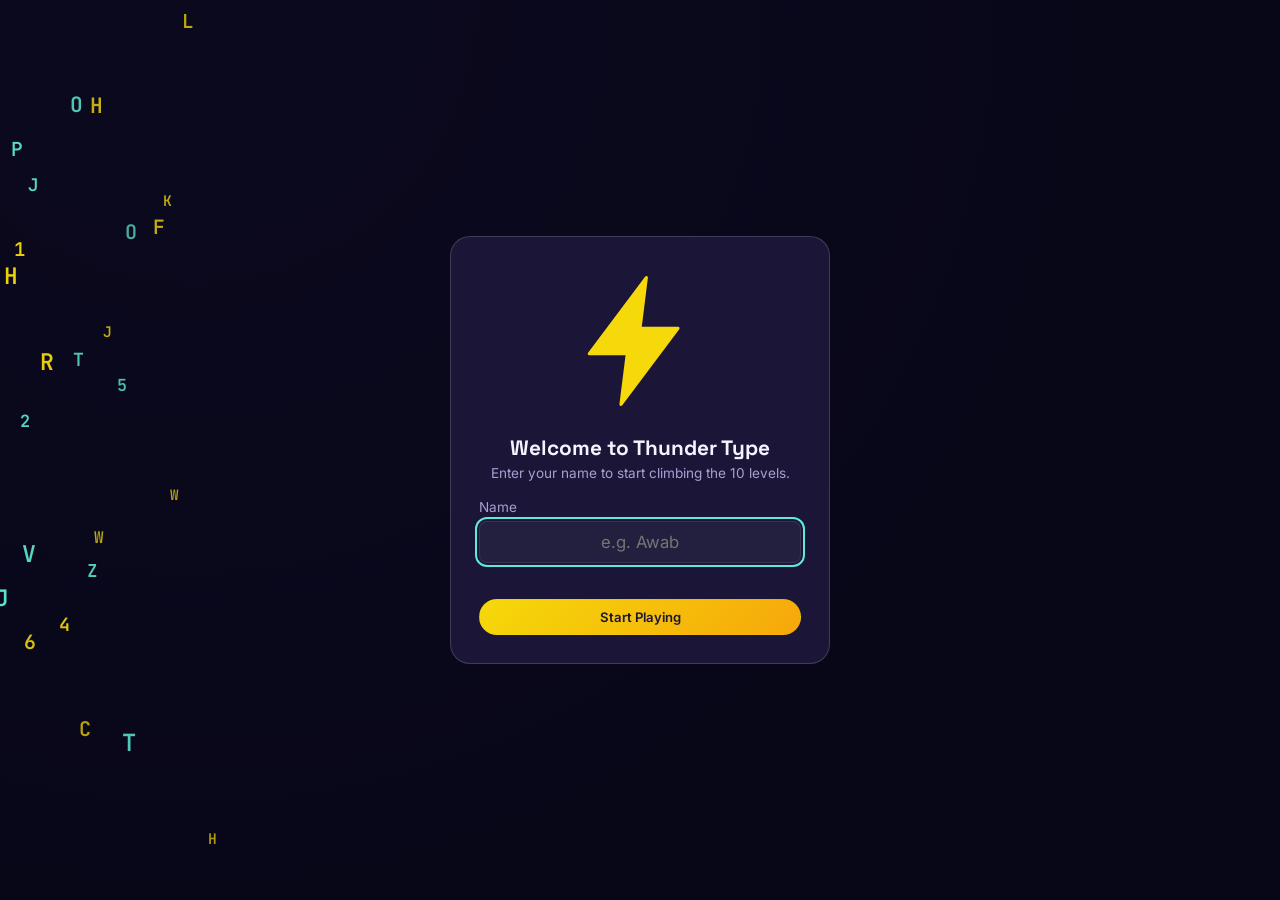
==== static/index.html @ 0afbe7d4 "Thunder Type" ====
<!doctype html>
<html lang="en" data-theme="dark">
<head>
<meta charset="utf-8" />
<meta name="viewport" content="width=device-width, initial-scale=1" />
<title>Thunder Type</title>
<link rel="preconnect" href="https://fonts.googleapis.com" />
<link rel="preconnect" href="https://fonts.gstatic.com" crossorigin />
<link
  href="https://fonts.googleapis.com/css2?family=Space+Grotesk:wght@500;700&family=Inter:wght@400;600;700&family=JetBrains+Mono:wght@400;500&display=swap"
  rel="stylesheet"
/>
<link rel="stylesheet" href="css/style.css" />
</head>
<body>
<canvas id="mainCanvas" class="ambient-canvas" aria-hidden="true"></canvas>
<div class="app" id="appRoot" hidden>

  <header class="nav">
    <div class="wordmark">
      <svg viewBox="0 0 24 24" fill="none" xmlns="http://www.w3.org/2000/svg">
        <path d="M13 2L4 14h6l-1 8 9-12h-6l1-8z" fill="var(--volt)" stroke="var(--volt)" stroke-width="0.5" stroke-linejoin="round"/>
      </svg>
      <div>
        <h1>Thunder Type</h1>
        <p id="playerGreeting">Practice, track your best scores, level up your typing.</p>
      </div>
    </div>
    <div class="nav-actions">
      <button id="btnTheme" class="icon-btn btn-ghost" type="button" title="Toggle theme" aria-label="Toggle theme">◐</button>
      <button id="btnProfile" class="btn-ghost" type="button">Profile</button>
      <button id="btnReset" class="btn-ghost" type="button">Reset</button>
      <button id="btnNextLevel" class="btn-primary" type="button" disabled>Next Level</button>
    </div>
  </header>

  <div class="level-track" id="levelTrack" aria-label="Level progress"></div>

  <main>
    <section class="card prompt-card round-enter" id="promptCard">
      <div class="prompt-header">
        <p class="card-label">Prompt</p>
        <span class="level-pill" id="levelPill">Level 1 of 10</span>
      </div>
      <p class="prompt-text" id="promptText" aria-live="off"></p>
    </section>

    <section class="card type-card">
      <p class="card-label">Your typing</p>
      <textarea
        id="typeInput"
        rows="4"
        spellcheck="false"
        autocomplete="off"
        autocapitalize="off"
        autocorrect="off"
        placeholder="Start typing the prompt above..."
      ></textarea>
    </section>

    <section class="card voltage-meter">
      <p class="card-label">Progress to finish</p>
      <div class="voltage-track">
        <div class="voltage-fill" id="voltageFill"></div>
      </div>
    </section>

    <section class="stats-row">
      <div class="card stat-card">
        <p class="card-label">Speed (WPM)</p>
        <p class="stat-value" id="statWpm">0.0</p>
      </div>
      <div class="card stat-card">
        <p class="card-label">Accuracy</p>
        <p class="stat-value" id="statAccuracy">0.0%</p>
      </div>
      <div class="card stat-card">
        <p class="card-label">Time (s)</p>
        <p class="stat-value" id="statTime">0.0</p>
      </div>
    </section>

    <section class="card combo-card">
      <p class="card-label">Session status</p>
      <span class="combo-line" id="comboLine">Combo: 0 | Best: 0</span>
      <p class="combo-tip">Tip: 5 characters = 1 word for WPM. Keep a long streak of correct characters for a high combo.</p>
    </section>

    <p class="status-line" id="statusLine">Start typing to begin. Your stats and combo will update above.</p>
  </main>
</div>

<div class="modal-overlay open" id="signinOverlay">
  <canvas id="signinCanvas" class="signin-canvas" aria-hidden="true"></canvas>
  <div class="modal signin-card">
    <svg class="signin-bolt" viewBox="0 0 24 24" fill="none" xmlns="http://www.w3.org/2000/svg">
      <path d="M13 2L4 14h6l-1 8 9-12h-6l1-8z" fill="var(--volt)" stroke="var(--volt)" stroke-width="0.5" stroke-linejoin="round"/>
    </svg>
    <h2>Welcome to Thunder Type</h2>
    <p class="sub">Enter your name to start climbing the 10 levels.</p>

    <form id="signinForm" novalidate>
      <div class="field">
        <label for="signinName">Name</label>
        <input type="text" id="signinName" maxlength="40" placeholder="e.g. Awab" autocomplete="off" list="knownUsers" />
        <datalist id="knownUsers"></datalist>
      </div>
      <p class="signin-error" id="signinError" hidden>Please enter your name to continue.</p>
      <button class="btn-primary modal-close" type="submit">Start Playing</button>
    </form>
  </div>
</div>

<div class="modal-overlay" id="profileOverlay">
  <div class="modal">
    <h2>Player profile</h2>
    <p class="sub">Your Thunder Type stats, saved between sessions.</p>

    <div class="field">
      <label>Signed in as</label>
      <span class="profile-name" id="profileName">Player</span>
    </div>

    <div class="profile-stats">
      <p class="lead" id="profileBestWpm">Best speed: 0.0 WPM</p>
      <p id="profileBestAccuracy">Best accuracy: 0.0%</p>
      <p id="profileMaxCombo">Best combo: 0</p>
      <p id="profileRounds">Rounds finished: 0</p>
    </div>

    <button class="btn-primary modal-close" id="btnCloseProfile" type="button">Close</button>
    <button class="btn-ghost modal-close" id="btnSwitchUser" type="button">Switch User</button>
  </div>
</div>

<div class="modal-overlay" id="levelCompleteOverlay">
  <div class="modal complete-card">
    <svg class="signin-bolt" viewBox="0 0 24 24" fill="none" xmlns="http://www.w3.org/2000/svg">
      <path d="M13 2L4 14h6l-1 8 9-12h-6l1-8z" fill="var(--volt)" stroke="var(--volt)" stroke-width="0.5" stroke-linejoin="round"/>
    </svg>
    <h2 id="completeTitle">Level 1 complete!</h2>
    <p class="sub" id="completeSubtitle">Here's how that run went.</p>

    <div class="complete-stats">
      <div class="complete-stat">
        <p class="card-label">Speed</p>
        <p class="stat-value" id="completeWpm">0.0 WPM</p>
      </div>
      <div class="complete-stat">
        <p class="card-label">Accuracy</p>
        <p class="stat-value" id="completeAccuracy">0.0%</p>
      </div>
      <div class="complete-stat">
        <p class="card-label">Time</p>
        <p class="stat-value" id="completeTime">0.0s</p>
      </div>
      <div class="complete-stat">
        <p class="card-label">Best combo</p>
        <p class="stat-value" id="completeCombo">0</p>
      </div>
    </div>

    <p class="complete-note" id="completeNote"></p>

    <div class="complete-actions">
      <button class="btn-ghost modal-close" id="btnCompleteReset" type="button">Reset This Level</button>
      <button class="btn-primary modal-close" id="btnCompleteNext" type="button">Next Level</button>
    </div>
  </div>
</div>

<script type="module" src="js/main.js"></script>
</body>
</html>
---- static/css/style.css ----
/* ============================================================
   Thunder Type — design tokens
   Concept: a night-storm control console. Two accents do the
   work instead of one: volt-yellow (speed/energy) and
   storm-cyan (accuracy/calm). Signature element: the progress
   meter is clipped into a jagged "voltage" stripe instead of a
   generic rounded bar.
   ============================================================ */

:root {
  --bg-top: #171233;
  --bg-bottom: #0b0a1f;
  --surface: rgba(33, 28, 66, 0.55);
  --surface-solid: #1b1638;
  --surface-alt: rgba(255, 255, 255, 0.04);
  --border: rgba(255, 255, 255, 0.09);
  --border-strong: rgba(255, 255, 255, 0.16);

  --text: #f5f3ff;
  --text-muted: #a79fd1;
  --text-dim: #756e9c;

  --volt: #f5d90a;
  --volt-soft: rgba(245, 217, 10, 0.16);
  --storm: #5eead4;
  --storm-soft: rgba(94, 234, 212, 0.16);

  --success: #4ade80;
  --success-soft: rgba(74, 222, 128, 0.18);
  --warning: #fbbf24;
  --warning-soft: rgba(251, 191, 36, 0.18);
  --danger: #fb7185;
  --danger-soft: rgba(251, 113, 133, 0.18);

  --font-display: "Space Grotesk", "Segoe UI", system-ui, sans-serif;
  --font-body: "Inter", "Segoe UI", system-ui, sans-serif;
  --font-mono: "JetBrains Mono", "SFMono-Regular", Consolas, monospace;

  --radius-sm: 8px;
  --radius-md: 14px;
  --radius-lg: 20px;

  --space-xs: 6px;
  --space-sm: 12px;
  --space-md: 18px;
  --space-lg: 28px;
  --space-xl: 40px;
}

[data-theme="light"] {
  --bg-top: #eef0ff;
  --bg-bottom: #f9f8ff;
  --surface: rgba(255, 255, 255, 0.75);
  --surface-solid: #ffffff;
  --surface-alt: rgba(23, 18, 51, 0.03);
  --border: rgba(23, 18, 51, 0.1);
  --border-strong: rgba(23, 18, 51, 0.18);

  --text: #171233;
  --text-muted: #56507c;
  --text-dim: #8983ab;

  --volt-soft: rgba(217, 165, 0, 0.14);
  --storm-soft: rgba(13, 148, 136, 0.14);
}

* {
  box-sizing: border-box;
}

html,
body {
  min-height: 100%;
}

html {
  background: var(--bg-bottom);
}

body {
  position: relative;
  margin: 0;
  font-family: var(--font-body);
  color: var(--text);
  background: radial-gradient(circle at 15% 0%, var(--bg-top), var(--bg-bottom) 65%);
  min-height: 100vh;
  transition: background 0.3s ease, color 0.3s ease;
}

@media (prefers-reduced-motion: reduce) {
  *,
  *::before,
  *::after {
    animation-duration: 0.001ms !important;
    animation-iteration-count: 1 !important;
    transition-duration: 0.001ms !important;
  }
}

.app {
  position: relative;
  z-index: 1;
  max-width: 900px;
  margin: 0 auto;
  padding: var(--space-lg) var(--space-md) var(--space-xl);
}

.ambient-canvas {
  position: absolute;
  top: 0;
  left: 0;
  width: 100%;
  height: 100%;
  z-index: 0;
  pointer-events: none;
}

/* ---- Nav ---- */
.nav {
  display: flex;
  align-items: center;
  justify-content: space-between;
  gap: var(--space-md);
  margin-bottom: var(--space-lg);
  flex-wrap: wrap;
}

.wordmark {
  display: flex;
  align-items: center;
  gap: var(--space-sm);
}

.wordmark svg {
  width: 30px;
  height: 30px;
  flex-shrink: 0;
}

.wordmark h1 {
  font-family: var(--font-display);
  font-size: 1.5rem;
  font-weight: 700;
  letter-spacing: -0.01em;
  margin: 0;
  line-height: 1;
}

.wordmark p {
  margin: 2px 0 0;
  font-size: 0.8rem;
  color: var(--text-muted);
}

.nav-actions {
  display: flex;
  gap: var(--space-xs);
  flex-wrap: wrap;
}

button {
  font-family: var(--font-body);
  cursor: pointer;
  border: 1px solid var(--border);
  background: var(--surface-alt);
  color: var(--text);
  border-radius: 999px;
  padding: 9px 16px;
  font-size: 0.82rem;
  font-weight: 600;
  transition: transform 0.15s ease, background 0.15s ease, border-color 0.15s ease;
}

button:hover {
  transform: translateY(-1px);
  border-color: var(--border-strong);
}

button:active {
  transform: translateY(0);
}

button:focus-visible,
textarea:focus-visible,
input:focus-visible {
  outline: 2px solid var(--storm);
  outline-offset: 2px;
}

.btn-primary {
  background: linear-gradient(135deg, var(--volt), #f7a70a);
  color: #1b1638;
  border-color: transparent;
}

.btn-primary:hover {
  filter: brightness(1.05);
}

.btn-ghost {
  background: transparent;
}

.icon-btn {
  width: 38px;
  height: 38px;
  padding: 0;
  display: inline-flex;
  align-items: center;
  justify-content: center;
  border-radius: 50%;
  font-size: 1rem;
}

/* ---- Cards ---- */
.card {
  background: var(--surface);
  border: 1px solid var(--border);
  border-radius: var(--radius-lg);
  backdrop-filter: blur(14px);
  -webkit-backdrop-filter: blur(14px);
}

.card-label {
  font-size: 0.72rem;
  font-weight: 700;
  text-transform: uppercase;
  letter-spacing: 0.08em;
  color: var(--text-muted);
  margin: 0 0 var(--space-xs);
}

.prompt-card,
.type-card {
  padding: var(--space-md);
  margin-bottom: var(--space-md);
}

.prompt-text {
  font-family: var(--font-mono);
  font-size: 1.15rem;
  line-height: 1.7;
  letter-spacing: 0.01em;
  word-spacing: 2px;
}

.prompt-text .char {
  border-radius: 2px;
  transition: background 0.1s ease, color 0.1s ease;
}

.prompt-text .char.correct {
  color: var(--success);
  background: var(--success-soft);
}

.prompt-text .char.incorrect {
  color: var(--danger);
  background: var(--danger-soft);
  text-decoration: underline wavy var(--danger);
}

.prompt-text .char.pending {
  color: var(--text-muted);
}

#typeInput {
  width: 100%;
  min-height: 120px;
  resize: vertical;
  font-family: var(--font-mono);
  font-size: 1.1rem;
  line-height: 1.6;
  color: var(--text);
  background: var(--surface-alt);
  border: 1px solid var(--border);
  border-radius: var(--radius-md);
  padding: var(--space-sm);
}

#typeInput:disabled {
  opacity: 0.6;
}

/* ---- Signature voltage progress meter ---- */
.voltage-meter {
  padding: var(--space-md);
  margin-bottom: var(--space-md);
}

.voltage-track {
  position: relative;
  height: 30px;
  background: var(--surface-alt);
  border: 1px solid var(--border);
  clip-path: polygon(
    0% 45%, 6% 10%, 12% 65%, 18% 20%, 24% 75%, 30% 15%, 36% 70%,
    42% 25%, 48% 80%, 54% 20%, 60% 65%, 66% 15%, 72% 75%, 78% 20%,
    84% 70%, 90% 15%, 96% 60%, 100% 30%, 100% 100%, 0% 100%
  );
}

.voltage-fill {
  position: absolute;
  inset: 0;
  width: 0%;
  background: linear-gradient(90deg, var(--storm), var(--volt));
  clip-path: polygon(
    0% 45%, 6% 10%, 12% 65%, 18% 20%, 24% 75%, 30% 15%, 36% 70%,
    42% 25%, 48% 80%, 54% 20%, 60% 65%, 66% 15%, 72% 75%, 78% 20%,
    84% 70%, 90% 15%, 96% 60%, 100% 30%, 100% 100%, 0% 100%
  );
  transition: width 0.12s linear, background 0.3s ease;
}

/* ---- Stats row ---- */
.stats-row {
  display: grid;
  grid-template-columns: repeat(3, 1fr);
  gap: var(--space-sm);
  margin-bottom: var(--space-md);
}

.stat-card {
  padding: var(--space-sm) var(--space-md);
}

.stat-value {
  font-family: var(--font-display);
  font-size: 1.7rem;
  font-weight: 700;
  line-height: 1.2;
}

/* ---- Combo ---- */
.combo-card {
  padding: var(--space-sm) var(--space-md);
  margin-bottom: var(--space-md);
}

.combo-line {
  font-family: var(--font-display);
  font-weight: 700;
  font-size: 1rem;
  color: var(--volt);
  display: inline-block;
}

.combo-line.flicker {
  animation: flicker 0.35s ease;
}

@keyframes flicker {
  0% { text-shadow: 0 0 0 transparent; }
  40% { text-shadow: 0 0 14px var(--volt); }
  100% { text-shadow: 0 0 0 transparent; }
}

.combo-tip {
  margin: var(--space-xs) 0 0;
  font-size: 0.8rem;
  color: var(--text-muted);
  line-height: 1.5;
}

/* ---- Footer status ---- */
.status-line {
  font-size: 0.85rem;
  color: var(--text-muted);
  font-style: italic;
  text-align: center;
  padding-top: var(--space-xs);
}

/* ---- Round transition ---- */
.round-enter {
  animation: fadeInUp 0.35s ease;
}

@keyframes fadeInUp {
  from { opacity: 0; transform: translateY(6px); }
  to { opacity: 1; transform: translateY(0); }
}

/* ---- Modal (profile) ---- */
.modal-overlay {
  position: fixed;
  inset: 0;
  background: rgba(8, 6, 20, 0.6);
  display: flex;
  align-items: center;
  justify-content: center;
  padding: var(--space-md);
  z-index: 20;
  opacity: 0;
  pointer-events: none;
  transition: opacity 0.2s ease;
}

.modal-overlay.open {
  opacity: 1;
  pointer-events: auto;
}

.modal {
  background: var(--surface-solid);
  border: 1px solid var(--border-strong);
  border-radius: var(--radius-lg);
  width: 100%;
  max-width: 420px;
  padding: var(--space-lg);
  transform: translateY(10px);
  transition: transform 0.2s ease;
}

.modal-overlay.open .modal {
  transform: translateY(0);
}

.modal h2 {
  font-family: var(--font-display);
  margin: 0 0 4px;
  font-size: 1.3rem;
}

.modal .sub {
  color: var(--text-muted);
  font-size: 0.85rem;
  margin: 0 0 var(--space-md);
}

.field {
  display: flex;
  align-items: center;
  gap: var(--space-sm);
  margin-bottom: var(--space-md);
}

.field label {
  font-size: 0.85rem;
  color: var(--text-muted);
  white-space: nowrap;
}

.profile-name {
  font-weight: 700;
  color: var(--text);
}

/* ---- Level-complete modal ---- */
.complete-card {
  text-align: center;
  max-width: 440px;
}

.complete-card h2 {
  font-family: var(--font-display);
  margin: 0 0 4px;
  font-size: 1.35rem;
}

.complete-stats {
  display: grid;
  grid-template-columns: 1fr 1fr;
  gap: var(--space-sm);
  margin: var(--space-md) 0;
}

.complete-stat {
  background: var(--surface-alt);
  border: 1px solid var(--border);
  border-radius: var(--radius-md);
  padding: var(--space-sm);
}

.complete-note {
  font-size: 0.85rem;
  color: var(--text-muted);
  margin: 0 0 var(--space-sm);
}

.complete-actions {
  display: flex;
  gap: var(--space-sm);
  margin-top: var(--space-sm);
}

.complete-actions button {
  flex: 1;
  margin-top: 0;
}

.field input[type="text"] {
  flex: 1;
  font-family: var(--font-body);
  font-size: 0.95rem;
  color: var(--text);
  background: var(--surface-alt);
  border: 1px solid var(--border);
  border-radius: var(--radius-sm);
  padding: 8px 10px;
}

.profile-stats {
  border: 1px solid var(--border);
  border-radius: var(--radius-md);
  padding: var(--space-sm) var(--space-md);
  background: var(--surface-alt);
}

.profile-stats p {
  margin: 8px 0;
  font-size: 0.92rem;
}

.profile-stats .lead {
  font-family: var(--font-display);
  font-size: 1.1rem;
  font-weight: 700;
}

.modal-close {
  margin-top: var(--space-md);
  width: 100%;
}

/* ---- Responsive ---- */
@media (max-width: 620px) {
  .stats-row {
    grid-template-columns: 1fr 1fr;
  }
  .stats-row .stat-card:last-child {
    grid-column: 1 / -1;
  }
  .wordmark h1 {
    font-size: 1.25rem;
  }
}

@media (max-width: 420px) {
  .app {
    padding: var(--space-md) var(--space-sm) var(--space-lg);
  }
  .signin-card .signin-bolt {
    width: 92px;
    height: 92px;
  }
  .complete-actions {
    flex-direction: column;
  }
  .prompt-text {
    font-size: 1rem;
  }
}

button:disabled {
  opacity: 0.5;
  cursor: not-allowed;
  transform: none;
}

/* ---- Level progress ---- */
.level-track {
  display: flex;
  gap: 7px;
  justify-content: center;
  flex-wrap: wrap;
  margin-bottom: var(--space-lg);
}

.level-dot {
  width: 11px;
  height: 11px;
  border-radius: 50%;
  background: var(--surface-alt);
  border: 1px solid var(--border);
  transition: background 0.2s ease, box-shadow 0.2s ease, transform 0.2s ease;
}

.level-dot.filled {
  background: linear-gradient(135deg, var(--volt), var(--storm));
  border-color: transparent;
  box-shadow: 0 0 8px rgba(245, 217, 10, 0.45);
}

.level-dot.current {
  transform: scale(1.35);
  outline: 2px solid var(--storm);
  outline-offset: 2px;
}

.prompt-header {
  display: flex;
  align-items: center;
  justify-content: space-between;
  margin-bottom: var(--space-xs);
}

.level-pill {
  font-family: var(--font-display);
  font-size: 0.72rem;
  font-weight: 700;
  padding: 4px 12px;
  border-radius: 999px;
  background: var(--volt-soft);
  color: var(--volt);
  border: 1px solid var(--border);
  white-space: nowrap;
}

/* ---- Sign-in screen ---- */
.signin-canvas {
  position: absolute;
  inset: 0;
  width: 100%;
  height: 100%;
  z-index: 0;
}

.signin-card {
  position: relative;
  z-index: 1;
  text-align: center;
  max-width: 380px;
}

.signin-bolt {
  width: 44px;
  height: 44px;
  margin: 0 auto var(--space-sm);
  display: block;
}

.signin-card .signin-bolt {
  width: 152px;
  height: 152px;
  margin-bottom: var(--space-md);
}

#signinForm .field {
  flex-direction: column;
  align-items: stretch;
  gap: 6px;
}

#signinForm label {
  text-align: left;
}

#signinForm input {
  text-align: center;
  font-size: 1.05rem;
  padding: 10px 12px;
}

.signin-error {
  color: var(--danger);
  font-size: 0.82rem;
  margin: 8px 0 0;
  text-align: left;
}

.field.has-error input {
  border-color: var(--danger);
}

[hidden] {
  display: none !important;
}
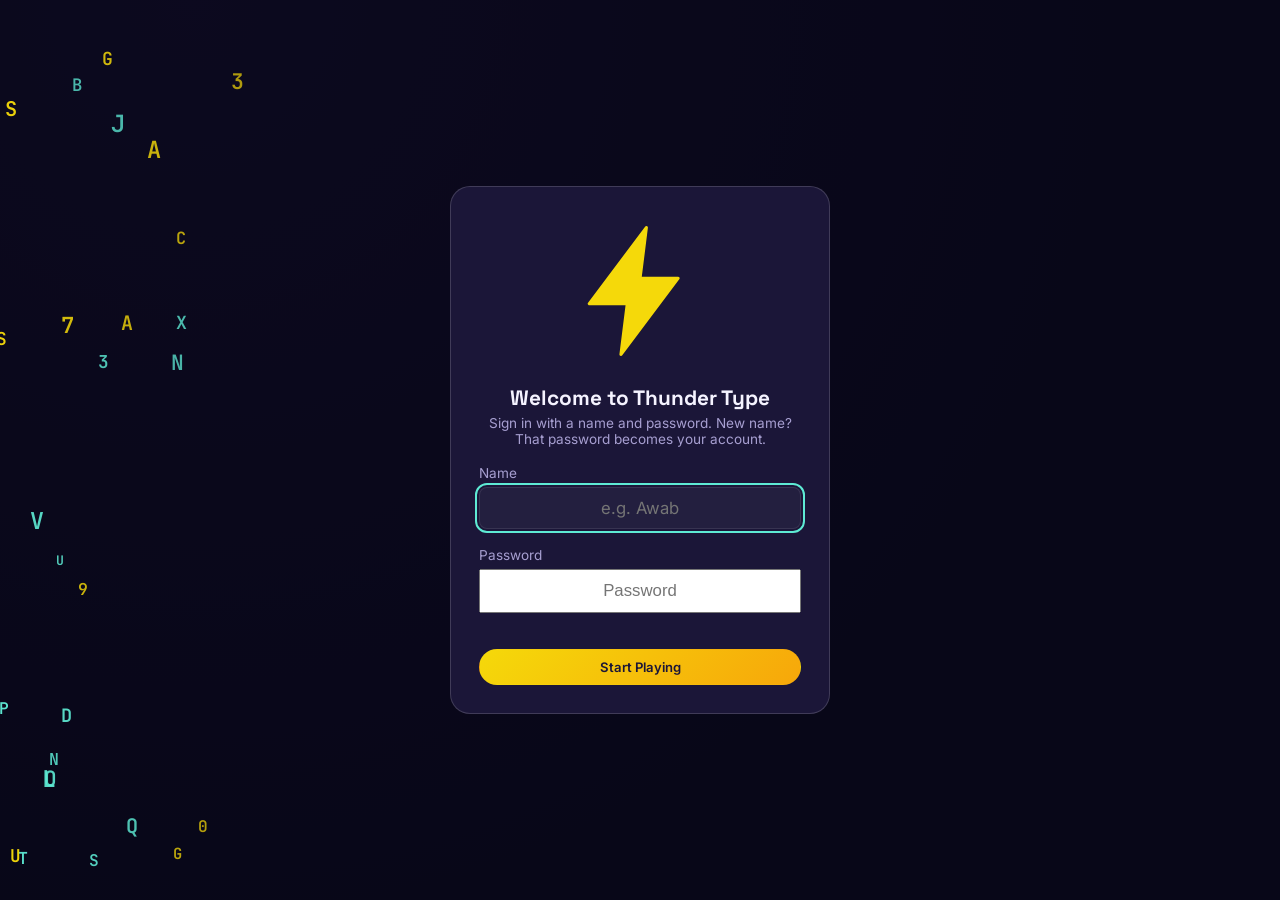
==== commit 89dbed6a: "Add password-protected sign-in" ====
--- a/static/index.html
+++ b/static/index.html
@@ -97,13 +97,17 @@
       <path d="M13 2L4 14h6l-1 8 9-12h-6l1-8z" fill="var(--volt)" stroke="var(--volt)" stroke-width="0.5" stroke-linejoin="round"/>
     </svg>
     <h2>Welcome to Thunder Type</h2>
-    <p class="sub">Enter your name to start climbing the 10 levels.</p>
+    <p class="sub">Sign in with a name and password. New name? That password becomes your account.</p>
 
     <form id="signinForm" novalidate>
       <div class="field">
         <label for="signinName">Name</label>
         <input type="text" id="signinName" maxlength="40" placeholder="e.g. Awab" autocomplete="off" list="knownUsers" />
         <datalist id="knownUsers"></datalist>
+      </div>
+      <div class="field">
+        <label for="signinPassword">Password</label>
+        <input type="password" id="signinPassword" maxlength="100" placeholder="Password" autocomplete="off" />
       </div>
       <p class="signin-error" id="signinError" hidden>Please enter your name to continue.</p>
       <button class="btn-primary modal-close" type="submit">Start Playing</button>
--- a/static/css/style.css
+++ b/static/css/style.css
@@ -242,6 +242,8 @@
   line-height: 1.7;
   letter-spacing: 0.01em;
   word-spacing: 2px;
+  user-select: none;
+  -webkit-user-select: none;
 }
 
 .prompt-text .char {
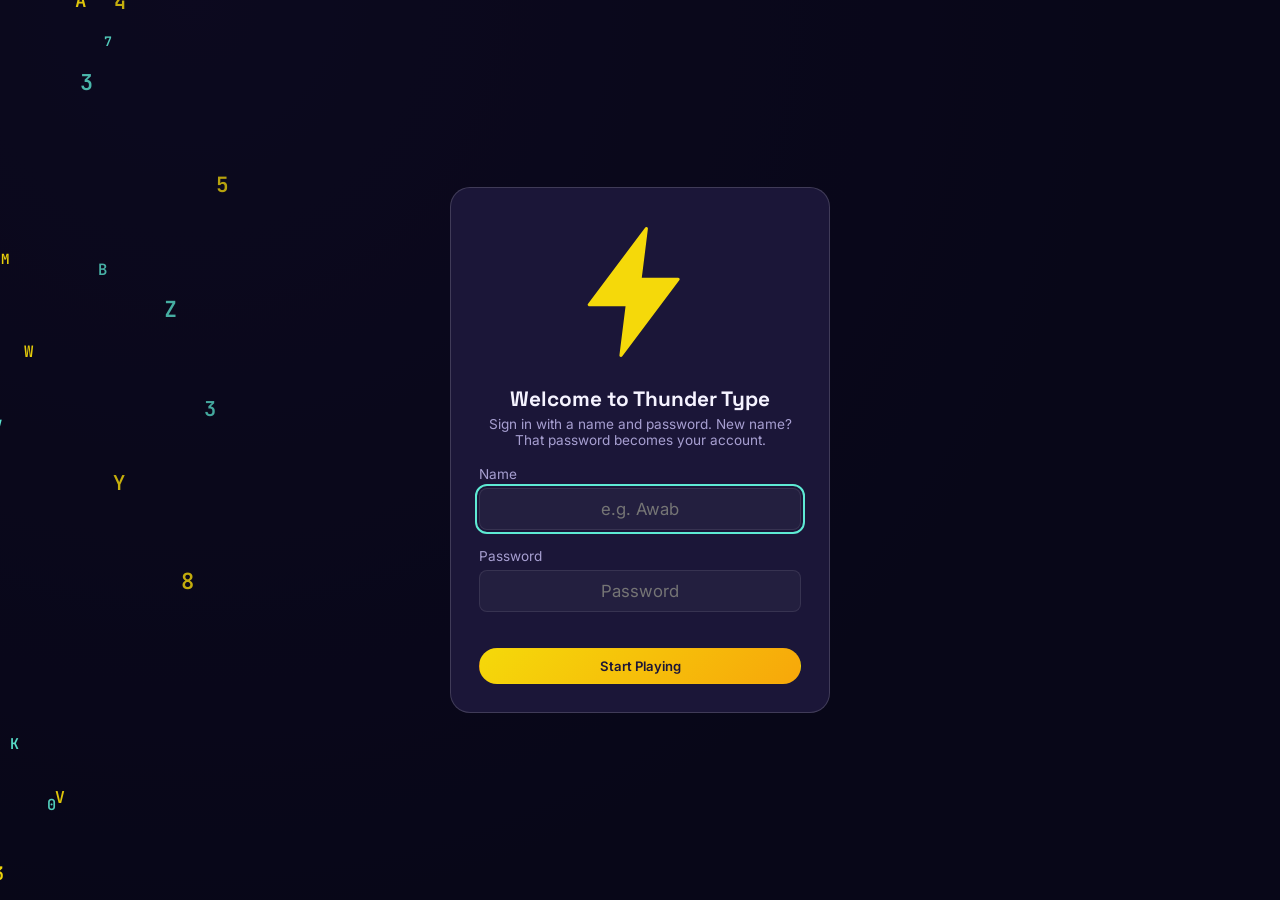
==== commit db87cc60: "Remove name autocomplete dropdown" ====
--- a/static/index.html
+++ b/static/index.html
@@ -102,8 +102,7 @@
     <form id="signinForm" novalidate>
       <div class="field">
         <label for="signinName">Name</label>
-        <input type="text" id="signinName" maxlength="40" placeholder="e.g. Awab" autocomplete="off" list="knownUsers" />
-        <datalist id="knownUsers"></datalist>
+        <input type="text" id="signinName" maxlength="40" placeholder="e.g. Awab" autocomplete="off" />
       </div>
       <div class="field">
         <label for="signinPassword">Password</label>
--- a/static/css/style.css
+++ b/static/css/style.css
@@ -492,7 +492,8 @@
   margin-top: 0;
 }
 
-.field input[type="text"] {
+.field input[type="text"],
+.field input[type="password"] {
   flex: 1;
   font-family: var(--font-body);
   font-size: 0.95rem;
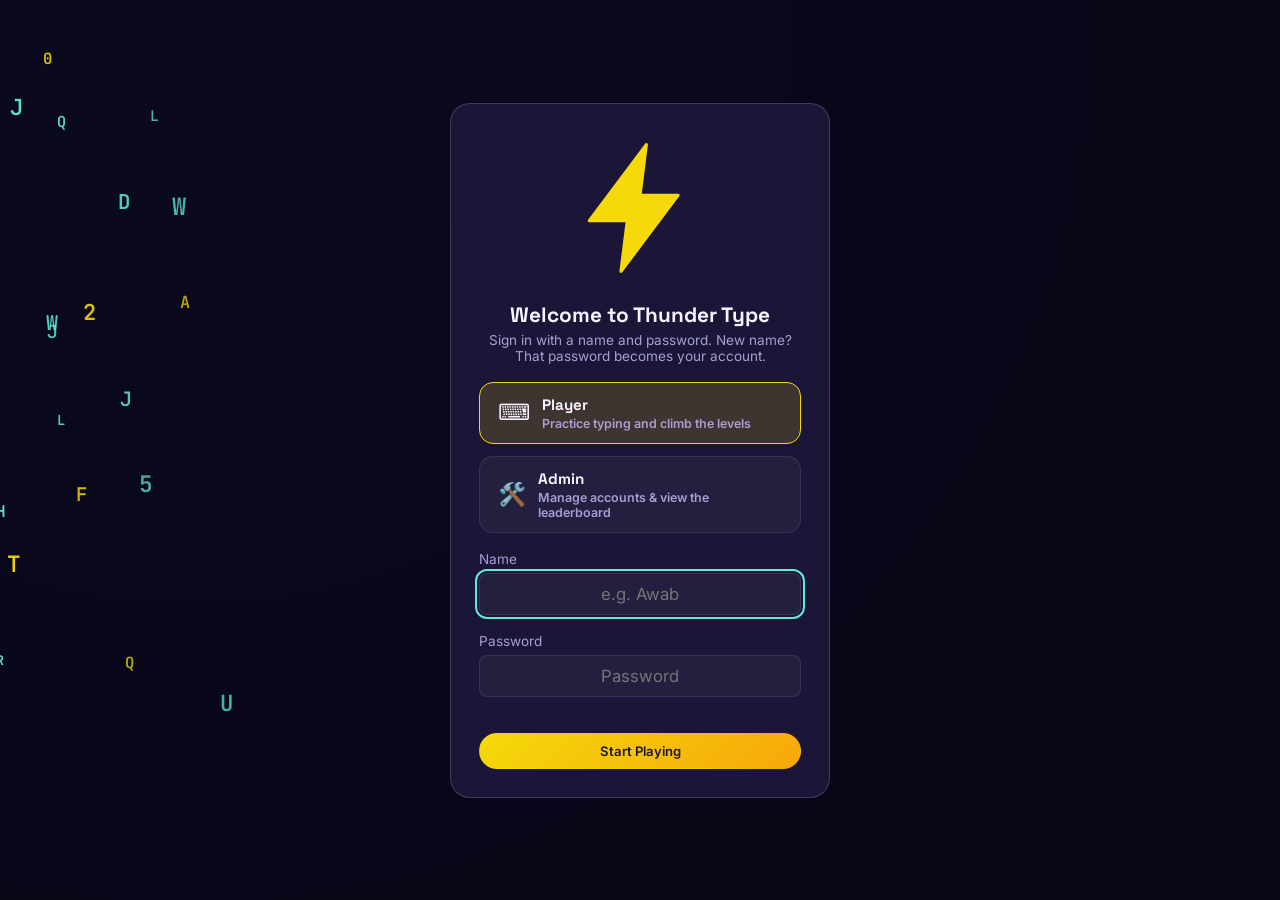
==== commit 2e7d026f: "Add Player/Admin role picker to sign-in" ====
--- a/static/index.html
+++ b/static/index.html
@@ -97,19 +97,36 @@
       <path d="M13 2L4 14h6l-1 8 9-12h-6l1-8z" fill="var(--volt)" stroke="var(--volt)" stroke-width="0.5" stroke-linejoin="round"/>
     </svg>
     <h2>Welcome to Thunder Type</h2>
-    <p class="sub">Sign in with a name and password. New name? That password becomes your account.</p>
+    <p class="sub" id="signinSubtitle">Sign in with a name and password. New name? That password becomes your account.</p>
+
+    <div class="role-toggle" id="roleToggle">
+      <button type="button" class="role-btn active" id="roleBtnPlayer" data-role="player">
+        <span class="role-icon">⌨️</span>
+        <span class="role-text">
+          <span class="role-title">Player</span>
+          <span class="role-desc">Practice typing and climb the levels</span>
+        </span>
+      </button>
+      <button type="button" class="role-btn" id="roleBtnAdmin" data-role="admin">
+        <span class="role-icon">🛠️</span>
+        <span class="role-text">
+          <span class="role-title">Admin</span>
+          <span class="role-desc">Manage accounts &amp; view the leaderboard</span>
+        </span>
+      </button>
+    </div>
 
     <form id="signinForm" novalidate>
-      <div class="field">
+      <div class="field" id="nameField">
         <label for="signinName">Name</label>
         <input type="text" id="signinName" maxlength="40" placeholder="e.g. Awab" autocomplete="off" />
       </div>
       <div class="field">
-        <label for="signinPassword">Password</label>
+        <label for="signinPassword" id="passwordLabel">Password</label>
         <input type="password" id="signinPassword" maxlength="100" placeholder="Password" autocomplete="off" />
       </div>
-      <p class="signin-error" id="signinError" hidden>Please enter your name to continue.</p>
-      <button class="btn-primary modal-close" type="submit">Start Playing</button>
+      <p class="signin-error" id="signinError" hidden></p>
+      <button class="btn-primary modal-close" type="submit" id="signinSubmitBtn">Start Playing</button>
     </form>
   </div>
 </div>
--- a/static/css/style.css
+++ b/static/css/style.css
@@ -627,6 +627,63 @@
   max-width: 380px;
 }
 
+.role-toggle {
+  display: flex;
+  flex-direction: column;
+  gap: var(--space-sm);
+  margin: var(--space-md) 0;
+}
+
+.role-btn {
+  display: flex;
+  align-items: center;
+  gap: var(--space-sm);
+  width: 100%;
+  padding: var(--space-sm) var(--space-md);
+  background: var(--surface-alt);
+  border: 1px solid var(--border);
+  border-radius: var(--radius-md);
+  text-align: left;
+  cursor: pointer;
+  transition: border-color 0.15s ease, background 0.15s ease, transform 0.15s ease;
+}
+
+.role-btn:hover {
+  border-color: var(--border-strong);
+  transform: translateY(-1px);
+}
+
+.role-btn.active {
+  border-color: var(--volt);
+  background: var(--volt-soft);
+}
+
+.role-icon {
+  font-size: 1.4rem;
+  line-height: 1;
+  flex-shrink: 0;
+}
+
+.role-text {
+  display: flex;
+  flex-direction: column;
+  gap: 2px;
+  min-width: 0;
+}
+
+.role-title {
+  font-family: var(--font-display);
+  font-weight: 700;
+  font-size: 0.95rem;
+  color: var(--text);
+}
+
+.role-desc {
+  font-size: 0.78rem;
+  color: var(--text-muted);
+  white-space: normal;
+}
+
 .signin-bolt {
   width: 44px;
   height: 44px;
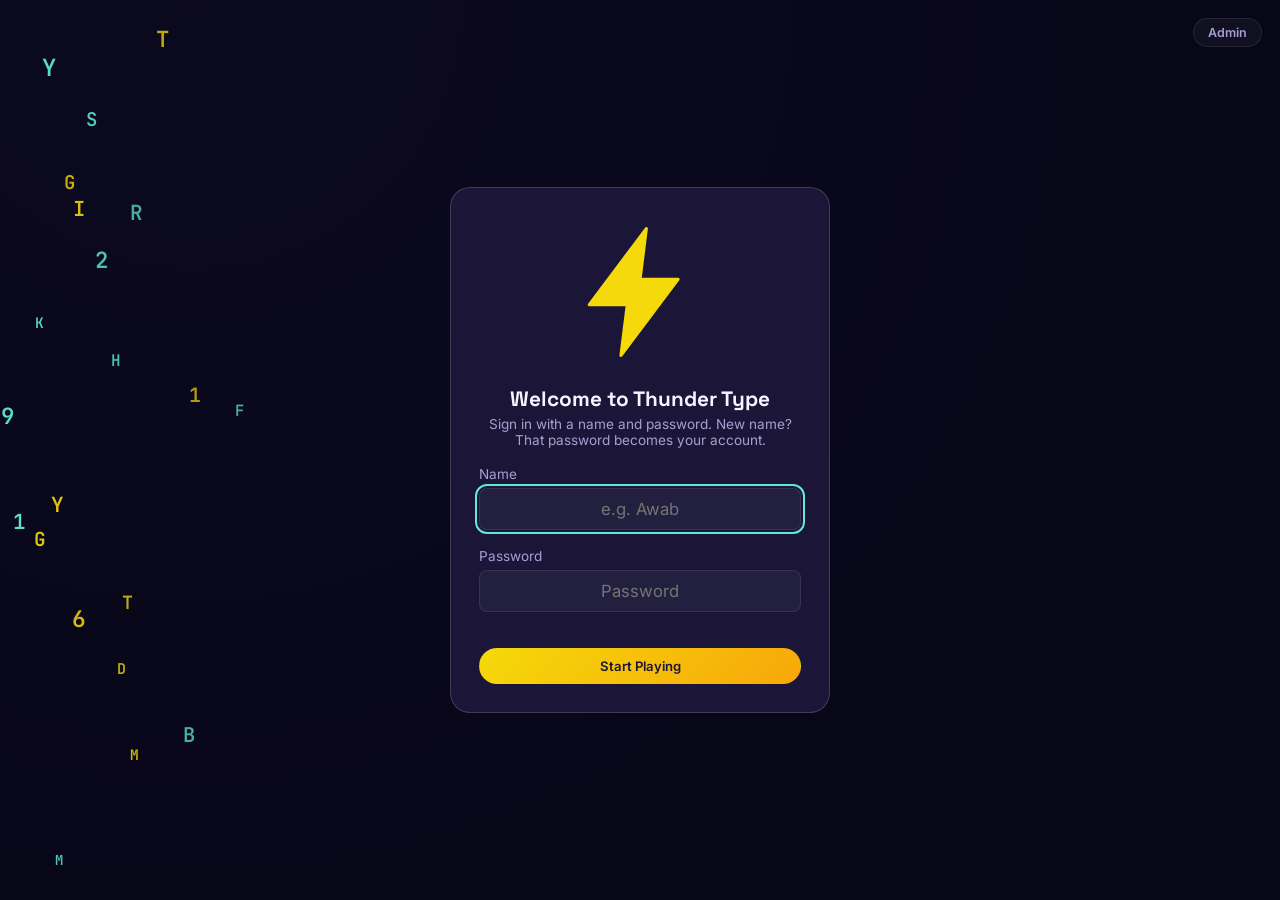
==== commit 4aa33fc7: "Revert sign-in role picker, add admin corner link" ====
--- a/static/index.html
+++ b/static/index.html
@@ -92,41 +92,25 @@
 
 <div class="modal-overlay open" id="signinOverlay">
   <canvas id="signinCanvas" class="signin-canvas" aria-hidden="true"></canvas>
+  <a class="admin-corner-link" href="admin.html" id="adminCornerLink">Admin</a>
   <div class="modal signin-card">
     <svg class="signin-bolt" viewBox="0 0 24 24" fill="none" xmlns="http://www.w3.org/2000/svg">
       <path d="M13 2L4 14h6l-1 8 9-12h-6l1-8z" fill="var(--volt)" stroke="var(--volt)" stroke-width="0.5" stroke-linejoin="round"/>
     </svg>
     <h2>Welcome to Thunder Type</h2>
-    <p class="sub" id="signinSubtitle">Sign in with a name and password. New name? That password becomes your account.</p>
-
-    <div class="role-toggle" id="roleToggle">
-      <button type="button" class="role-btn active" id="roleBtnPlayer" data-role="player">
-        <span class="role-icon">⌨️</span>
-        <span class="role-text">
-          <span class="role-title">Player</span>
-          <span class="role-desc">Practice typing and climb the levels</span>
-        </span>
-      </button>
-      <button type="button" class="role-btn" id="roleBtnAdmin" data-role="admin">
-        <span class="role-icon">🛠️</span>
-        <span class="role-text">
-          <span class="role-title">Admin</span>
-          <span class="role-desc">Manage accounts &amp; view the leaderboard</span>
-        </span>
-      </button>
-    </div>
+    <p class="sub">Sign in with a name and password. New name? That password becomes your account.</p>
 
     <form id="signinForm" novalidate>
-      <div class="field" id="nameField">
+      <div class="field">
         <label for="signinName">Name</label>
         <input type="text" id="signinName" maxlength="40" placeholder="e.g. Awab" autocomplete="off" />
       </div>
       <div class="field">
-        <label for="signinPassword" id="passwordLabel">Password</label>
+        <label for="signinPassword">Password</label>
         <input type="password" id="signinPassword" maxlength="100" placeholder="Password" autocomplete="off" />
       </div>
       <p class="signin-error" id="signinError" hidden></p>
-      <button class="btn-primary modal-close" type="submit" id="signinSubmitBtn">Start Playing</button>
+      <button class="btn-primary modal-close" type="submit">Start Playing</button>
     </form>
   </div>
 </div>
--- a/static/css/style.css
+++ b/static/css/style.css
@@ -627,61 +627,27 @@
   max-width: 380px;
 }
 
-.role-toggle {
-  display: flex;
-  flex-direction: column;
-  gap: var(--space-sm);
-  margin: var(--space-md) 0;
-}
-
-.role-btn {
-  display: flex;
-  align-items: center;
-  gap: var(--space-sm);
-  width: 100%;
-  padding: var(--space-sm) var(--space-md);
-  background: var(--surface-alt);
-  border: 1px solid var(--border);
-  border-radius: var(--radius-md);
-  text-align: left;
-  cursor: pointer;
-  transition: border-color 0.15s ease, background 0.15s ease, transform 0.15s ease;
-}
-
-.role-btn:hover {
+.admin-corner-link {
+  position: absolute;
+  top: var(--space-md);
+  right: var(--space-md);
+  z-index: 2;
+  font-family: var(--font-body);
+  font-size: 0.78rem;
+  font-weight: 600;
+  color: var(--text-muted);
+  text-decoration: none;
+  padding: 6px 14px;
+  border: 1px solid var(--border);
+  border-radius: 999px;
+  background: var(--surface-alt);
+  transition: color 0.15s ease, border-color 0.15s ease, background 0.15s ease;
+}
+
+.admin-corner-link:hover {
+  color: var(--text);
   border-color: var(--border-strong);
-  transform: translateY(-1px);
-}
-
-.role-btn.active {
-  border-color: var(--volt);
-  background: var(--volt-soft);
-}
-
-.role-icon {
-  font-size: 1.4rem;
-  line-height: 1;
-  flex-shrink: 0;
-}
-
-.role-text {
-  display: flex;
-  flex-direction: column;
-  gap: 2px;
-  min-width: 0;
-}
-
-.role-title {
-  font-family: var(--font-display);
-  font-weight: 700;
-  font-size: 0.95rem;
-  color: var(--text);
-}
-
-.role-desc {
-  font-size: 0.78rem;
-  color: var(--text-muted);
-  white-space: normal;
+  background: var(--surface);
 }
 
 .signin-bolt {
